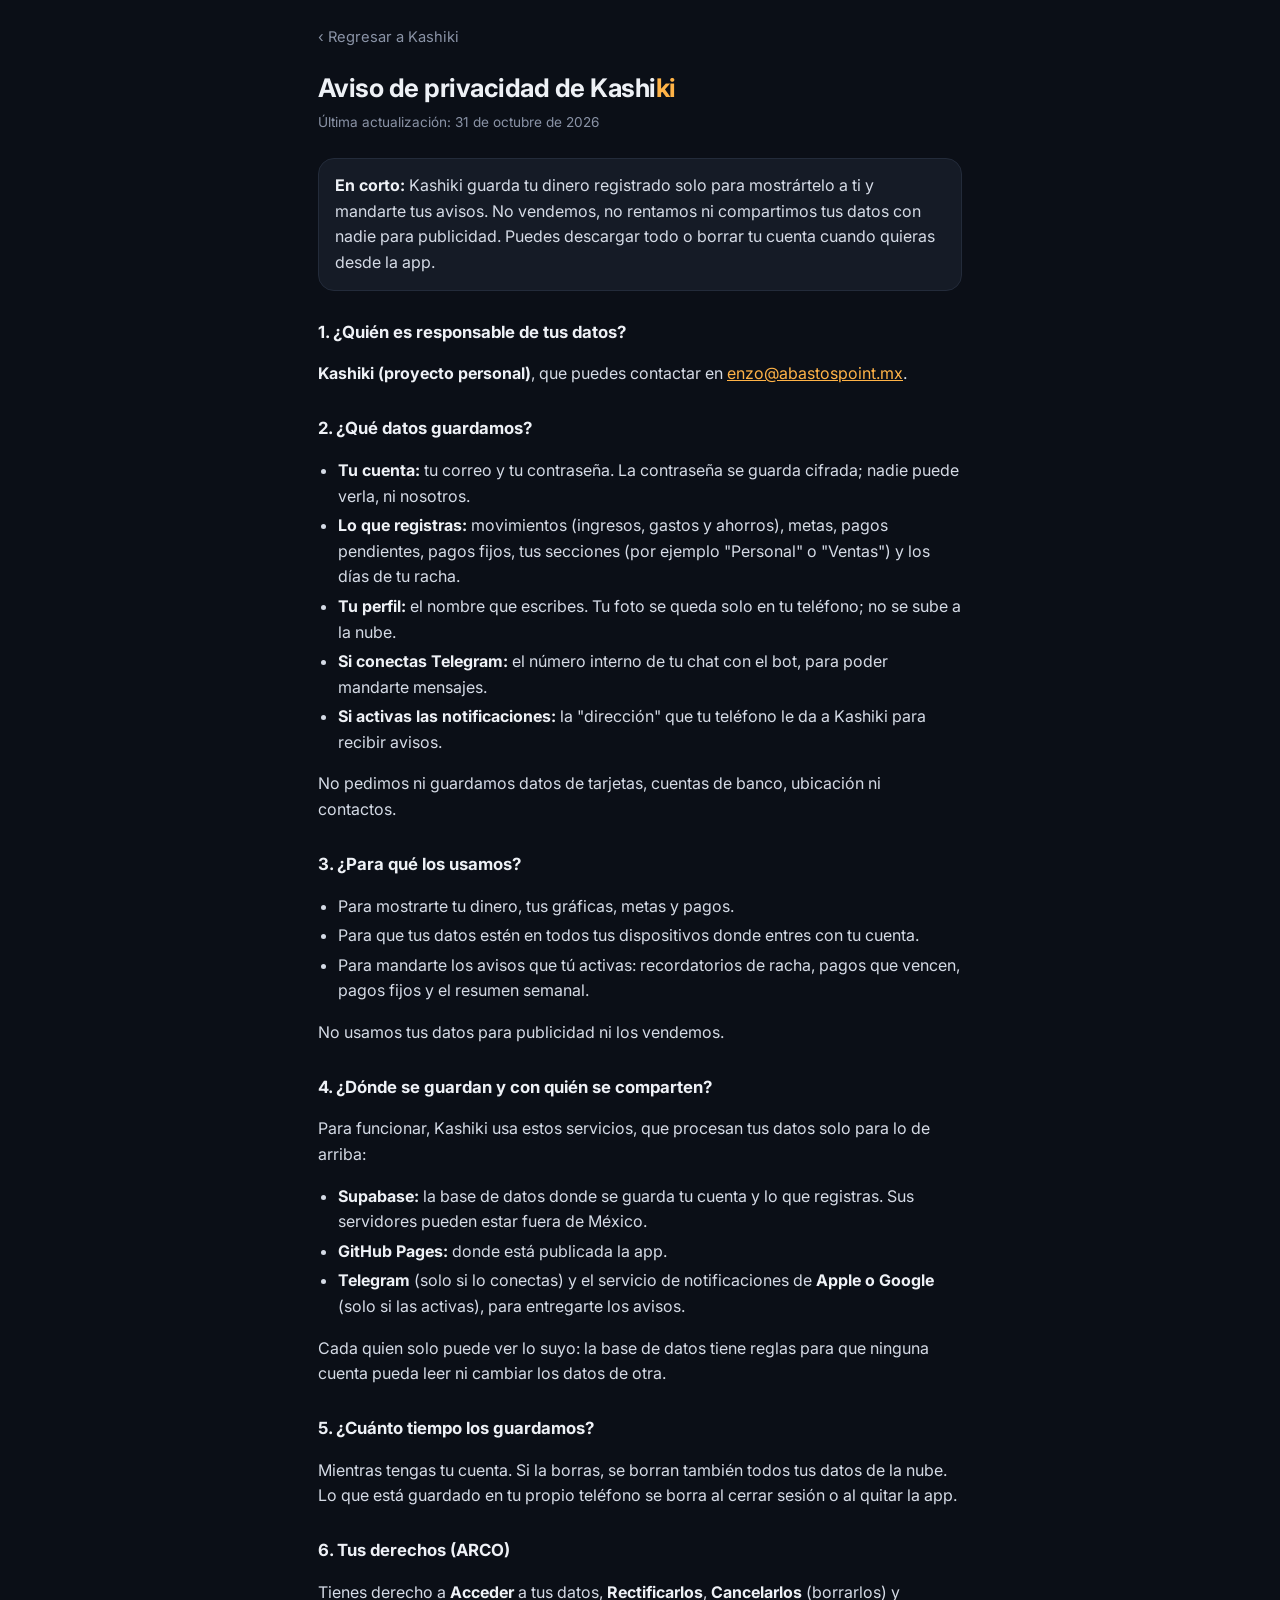
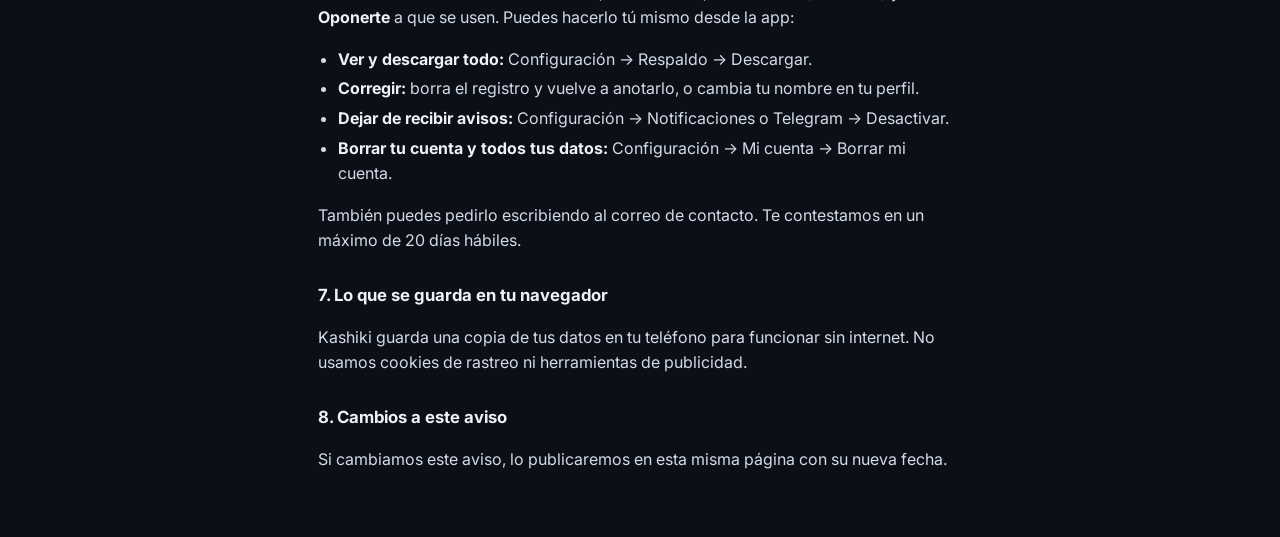
==== privacidad.html @ 5040c8a8 "Aviso de privacidad y botón para borrar tu cuenta y todos tus datos Co-Authored-By: Claude Opus 5.5 " ====
<!doctype html>
<html lang="es">
<head>
  <meta charset="utf-8">
  <meta name="viewport" content="width=device-width, initial-scale=1, viewport-fit=cover">
  <meta name="theme-color" content="#0B0F17">
  <title>Aviso de privacidad · Kashiki</title>
  <link rel="icon" href="icon-192.png">
  <link rel="preconnect" href="https://fonts.googleapis.com">
  <link rel="stylesheet" href="https://fonts.googleapis.com/css2?family=Inter:wght@400;500;600;700&display=swap">
  <style>
    :root { --fondo: #0B0F17; --tarjeta: #151B26; --linea: #232B3A; --texto: #EEF1F6; --suave: #8A93A6; --acento: #FF5A4E; --acento-2: #FFB347; color-scheme: dark; }
    * { box-sizing: border-box; }
    body { margin: 0; background: var(--fondo); color: var(--texto); font: 16px/1.6 Inter, system-ui, -apple-system, "Segoe UI", sans-serif; }
    main { max-width: 680px; margin: 0 auto; padding: calc(24px + env(safe-area-inset-top)) 18px calc(48px + env(safe-area-inset-bottom)); }
    .volver { display: inline-flex; align-items: center; gap: 6px; color: var(--suave); text-decoration: none; font-size: 0.92rem; margin-bottom: 18px; }
    h1 { font-size: 1.6rem; margin: 0 0 4px; letter-spacing: -0.02em; }
    h1 span { color: var(--acento-2); }
    .fecha { color: var(--suave); font-size: 0.85rem; margin: 0 0 24px; }
    h2 { font-size: 1.05rem; margin: 28px 0 8px; }
    p, li { color: #D5DBE6; }
    ul { padding-left: 20px; }
    li { margin: 4px 0; }
    .resumen { background: var(--tarjeta); border: 1px solid var(--linea); border-radius: 16px; padding: 14px 16px; }
    .resumen p { margin: 0; }
    a { color: var(--acento-2); }
    strong { color: var(--texto); }
  </style>
</head>
<body>
  <main>
    <a class="volver" href="./">‹ Regresar a Kashiki</a>
    <h1>Aviso de privacidad de Kashi<span>ki</span></h1>
    <p class="fecha">Última actualización: 31 de octubre de 2026</p>

    <div class="resumen">
      <p><strong>En corto:</strong> Kashiki guarda tu dinero registrado solo para mostrártelo a ti y mandarte tus avisos. No vendemos, no rentamos ni compartimos tus datos con nadie para publicidad. Puedes descargar todo o borrar tu cuenta cuando quieras desde la app.</p>
    </div>

    <h2>1. ¿Quién es responsable de tus datos?</h2>
    <p><strong id="responsable">Kashiki (proyecto personal)</strong>, que puedes contactar en <a id="correo-contacto" href="mailto:enzo@abastospoint.mx">enzo@abastospoint.mx</a>.</p>

    <h2>2. ¿Qué datos guardamos?</h2>
    <ul>
      <li><strong>Tu cuenta:</strong> tu correo y tu contraseña. La contraseña se guarda cifrada; nadie puede verla, ni nosotros.</li>
      <li><strong>Lo que registras:</strong> movimientos (ingresos, gastos y ahorros), metas, pagos pendientes, pagos fijos, tus secciones (por ejemplo "Personal" o "Ventas") y los días de tu racha.</li>
      <li><strong>Tu perfil:</strong> el nombre que escribes. Tu foto se queda solo en tu teléfono; no se sube a la nube.</li>
      <li><strong>Si conectas Telegram:</strong> el número interno de tu chat con el bot, para poder mandarte mensajes.</li>
      <li><strong>Si activas las notificaciones:</strong> la "dirección" que tu teléfono le da a Kashiki para recibir avisos.</li>
    </ul>
    <p>No pedimos ni guardamos datos de tarjetas, cuentas de banco, ubicación ni contactos.</p>

    <h2>3. ¿Para qué los usamos?</h2>
    <ul>
      <li>Para mostrarte tu dinero, tus gráficas, metas y pagos.</li>
      <li>Para que tus datos estén en todos tus dispositivos donde entres con tu cuenta.</li>
      <li>Para mandarte los avisos que tú activas: recordatorios de racha, pagos que vencen, pagos fijos y el resumen semanal.</li>
    </ul>
    <p>No usamos tus datos para publicidad ni los vendemos.</p>

    <h2>4. ¿Dónde se guardan y con quién se comparten?</h2>
    <p>Para funcionar, Kashiki usa estos servicios, que procesan tus datos solo para lo de arriba:</p>
    <ul>
      <li><strong>Supabase:</strong> la base de datos donde se guarda tu cuenta y lo que registras. Sus servidores pueden estar fuera de México.</li>
      <li><strong>GitHub Pages:</strong> donde está publicada la app.</li>
      <li><strong>Telegram</strong> (solo si lo conectas) y el servicio de notificaciones de <strong>Apple o Google</strong> (solo si las activas), para entregarte los avisos.</li>
    </ul>
    <p>Cada quien solo puede ver lo suyo: la base de datos tiene reglas para que ninguna cuenta pueda leer ni cambiar los datos de otra.</p>

    <h2>5. ¿Cuánto tiempo los guardamos?</h2>
    <p>Mientras tengas tu cuenta. Si la borras, se borran también todos tus datos de la nube. Lo que está guardado en tu propio teléfono se borra al cerrar sesión o al quitar la app.</p>

    <h2>6. Tus derechos (ARCO)</h2>
    <p>Tienes derecho a <strong>Acceder</strong> a tus datos, <strong>Rectificarlos</strong>, <strong>Cancelarlos</strong> (borrarlos) y <strong>Oponerte</strong> a que se usen. Puedes hacerlo tú mismo desde la app:</p>
    <ul>
      <li><strong>Ver y descargar todo:</strong> Configuración → Respaldo → Descargar.</li>
      <li><strong>Corregir:</strong> borra el registro y vuelve a anotarlo, o cambia tu nombre en tu perfil.</li>
      <li><strong>Dejar de recibir avisos:</strong> Configuración → Notificaciones o Telegram → Desactivar.</li>
      <li><strong>Borrar tu cuenta y todos tus datos:</strong> Configuración → Mi cuenta → Borrar mi cuenta.</li>
    </ul>
    <p>También puedes pedirlo escribiendo al correo de contacto. Te contestamos en un máximo de 20 días hábiles.</p>

    <h2>7. Lo que se guarda en tu navegador</h2>
    <p>Kashiki guarda una copia de tus datos en tu teléfono para funcionar sin internet. No usamos cookies de rastreo ni herramientas de publicidad.</p>

    <h2>8. Cambios a este aviso</h2>
    <p>Si cambiamos este aviso, lo publicaremos en esta misma página con su nueva fecha.</p>
  </main>
</body>
</html>
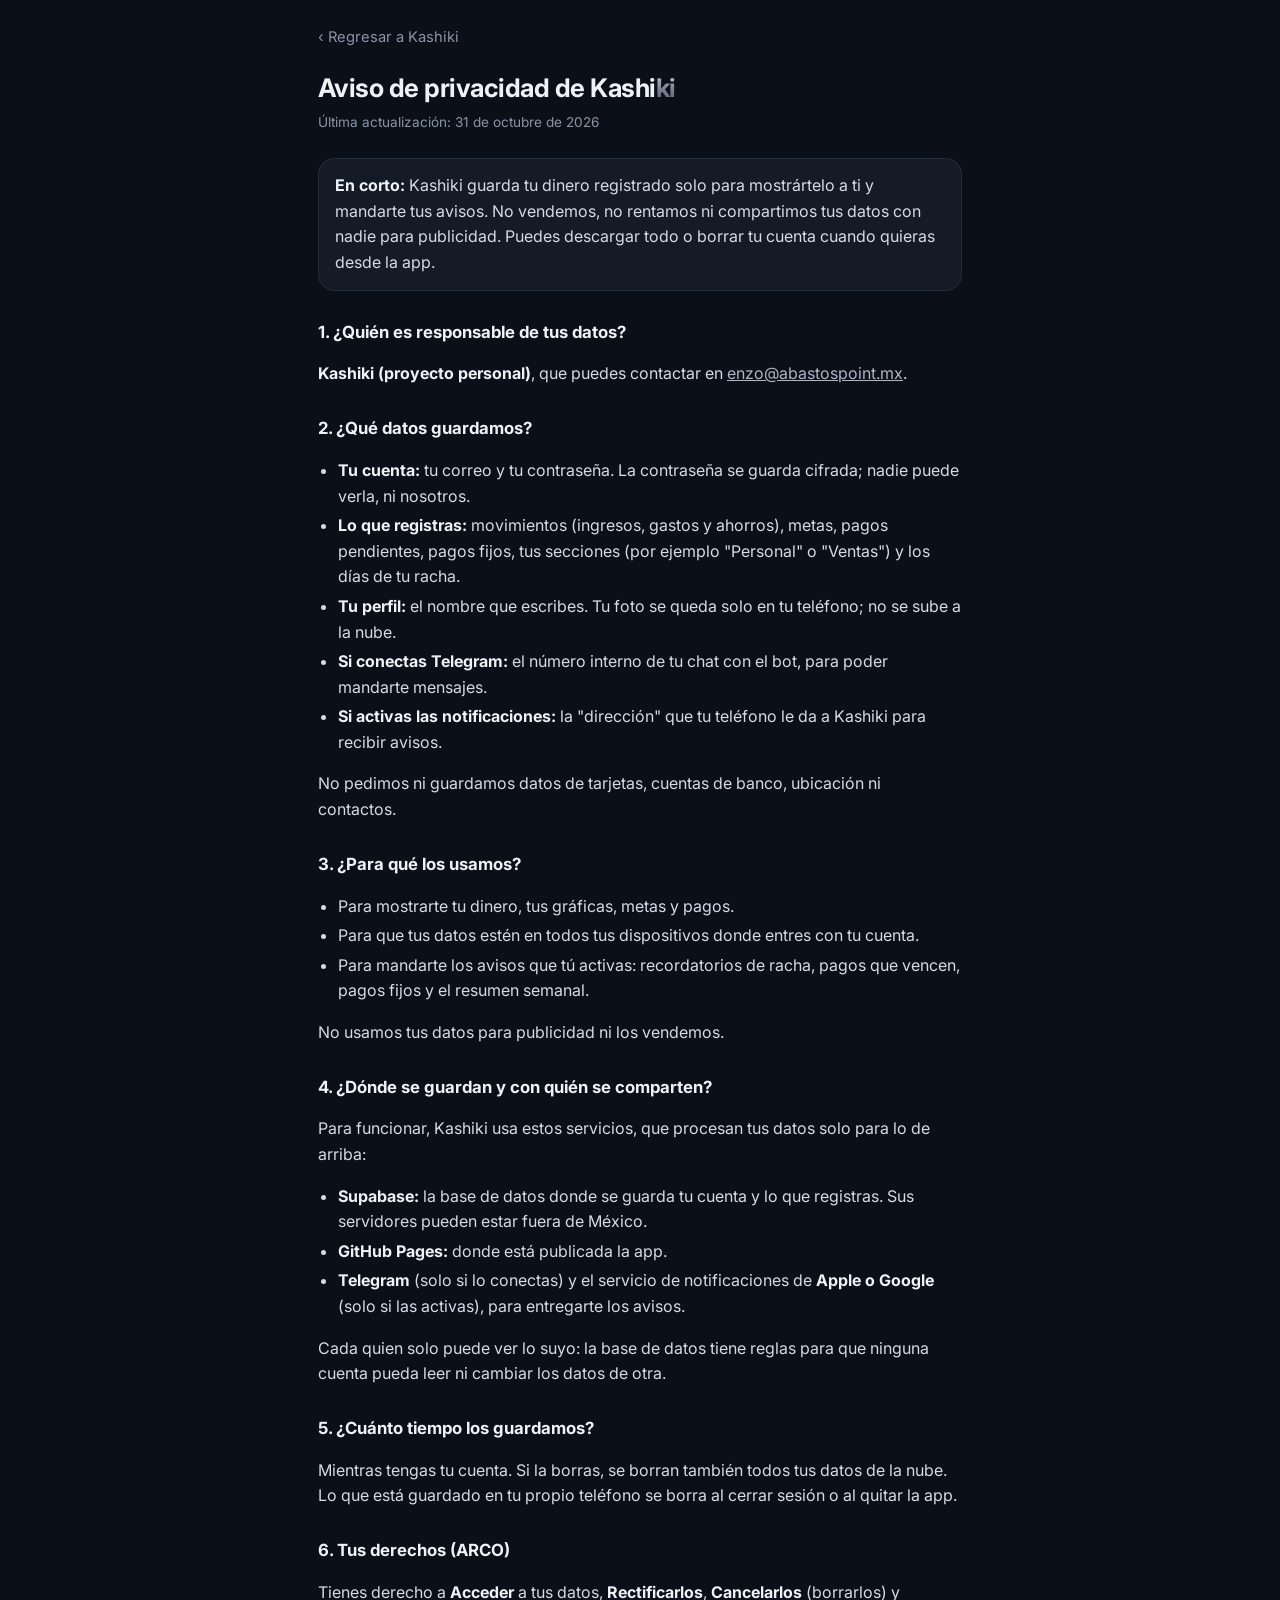
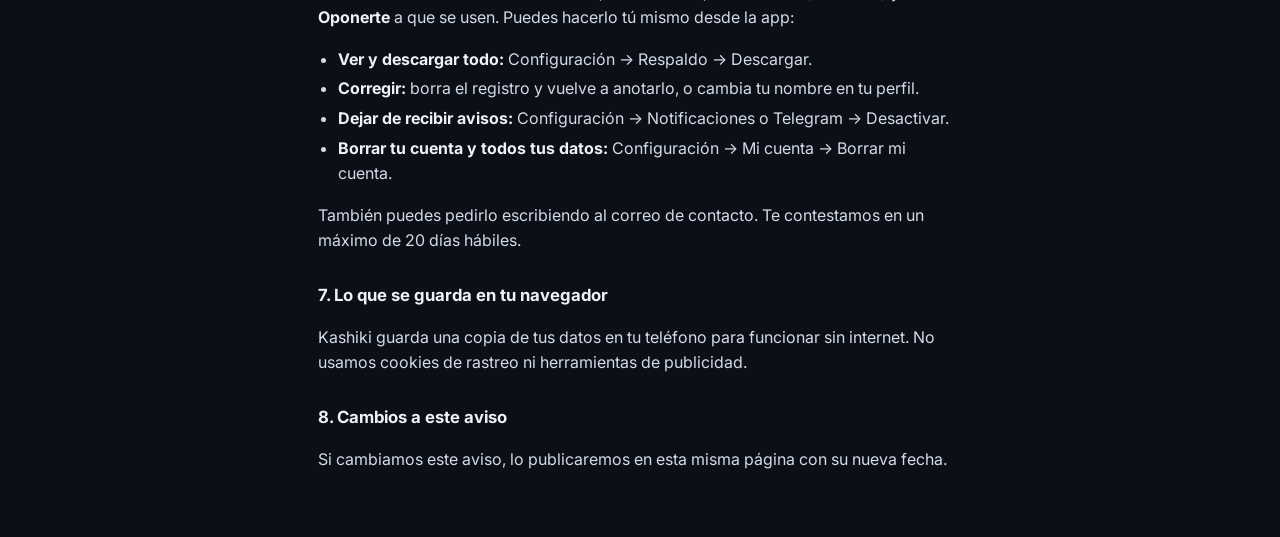
==== commit 1c1586a4: "Logo Kashiki más legible y mensajes en lenguaje formal (app y bot) Co-Authored-By: Claude Opus 5.5 <" ====
--- a/privacidad.html
+++ b/privacidad.html
@@ -9,13 +9,13 @@
   <link rel="preconnect" href="https://fonts.googleapis.com">
   <link rel="stylesheet" href="https://fonts.googleapis.com/css2?family=Inter:wght@400;500;600;700&display=swap">
   <style>
-    :root { --fondo: #0B0F17; --tarjeta: #151B26; --linea: #232B3A; --texto: #EEF1F6; --suave: #8A93A6; --acento: #FF5A4E; --acento-2: #FFB347; color-scheme: dark; }
+    :root { --fondo: #0B0F17; --tarjeta: #151B26; --linea: #232B3A; --texto: #EEF1F6; --suave: #8A93A6; --acento: #E4E7EE; --acento-2: #AEB5C4; color-scheme: dark; }
     * { box-sizing: border-box; }
     body { margin: 0; background: var(--fondo); color: var(--texto); font: 16px/1.6 Inter, system-ui, -apple-system, "Segoe UI", sans-serif; }
     main { max-width: 680px; margin: 0 auto; padding: calc(24px + env(safe-area-inset-top)) 18px calc(48px + env(safe-area-inset-bottom)); }
     .volver { display: inline-flex; align-items: center; gap: 6px; color: var(--suave); text-decoration: none; font-size: 0.92rem; margin-bottom: 18px; }
     h1 { font-size: 1.6rem; margin: 0 0 4px; letter-spacing: -0.02em; }
-    h1 span { color: var(--acento-2); }
+    h1 span { background: linear-gradient(180deg, #C3C9D6 0%, #7A8294 55%, #5B6273 100%); -webkit-background-clip: text; background-clip: text; color: transparent; }
     .fecha { color: var(--suave); font-size: 0.85rem; margin: 0 0 24px; }
     h2 { font-size: 1.05rem; margin: 28px 0 8px; }
     p, li { color: #D5DBE6; }
